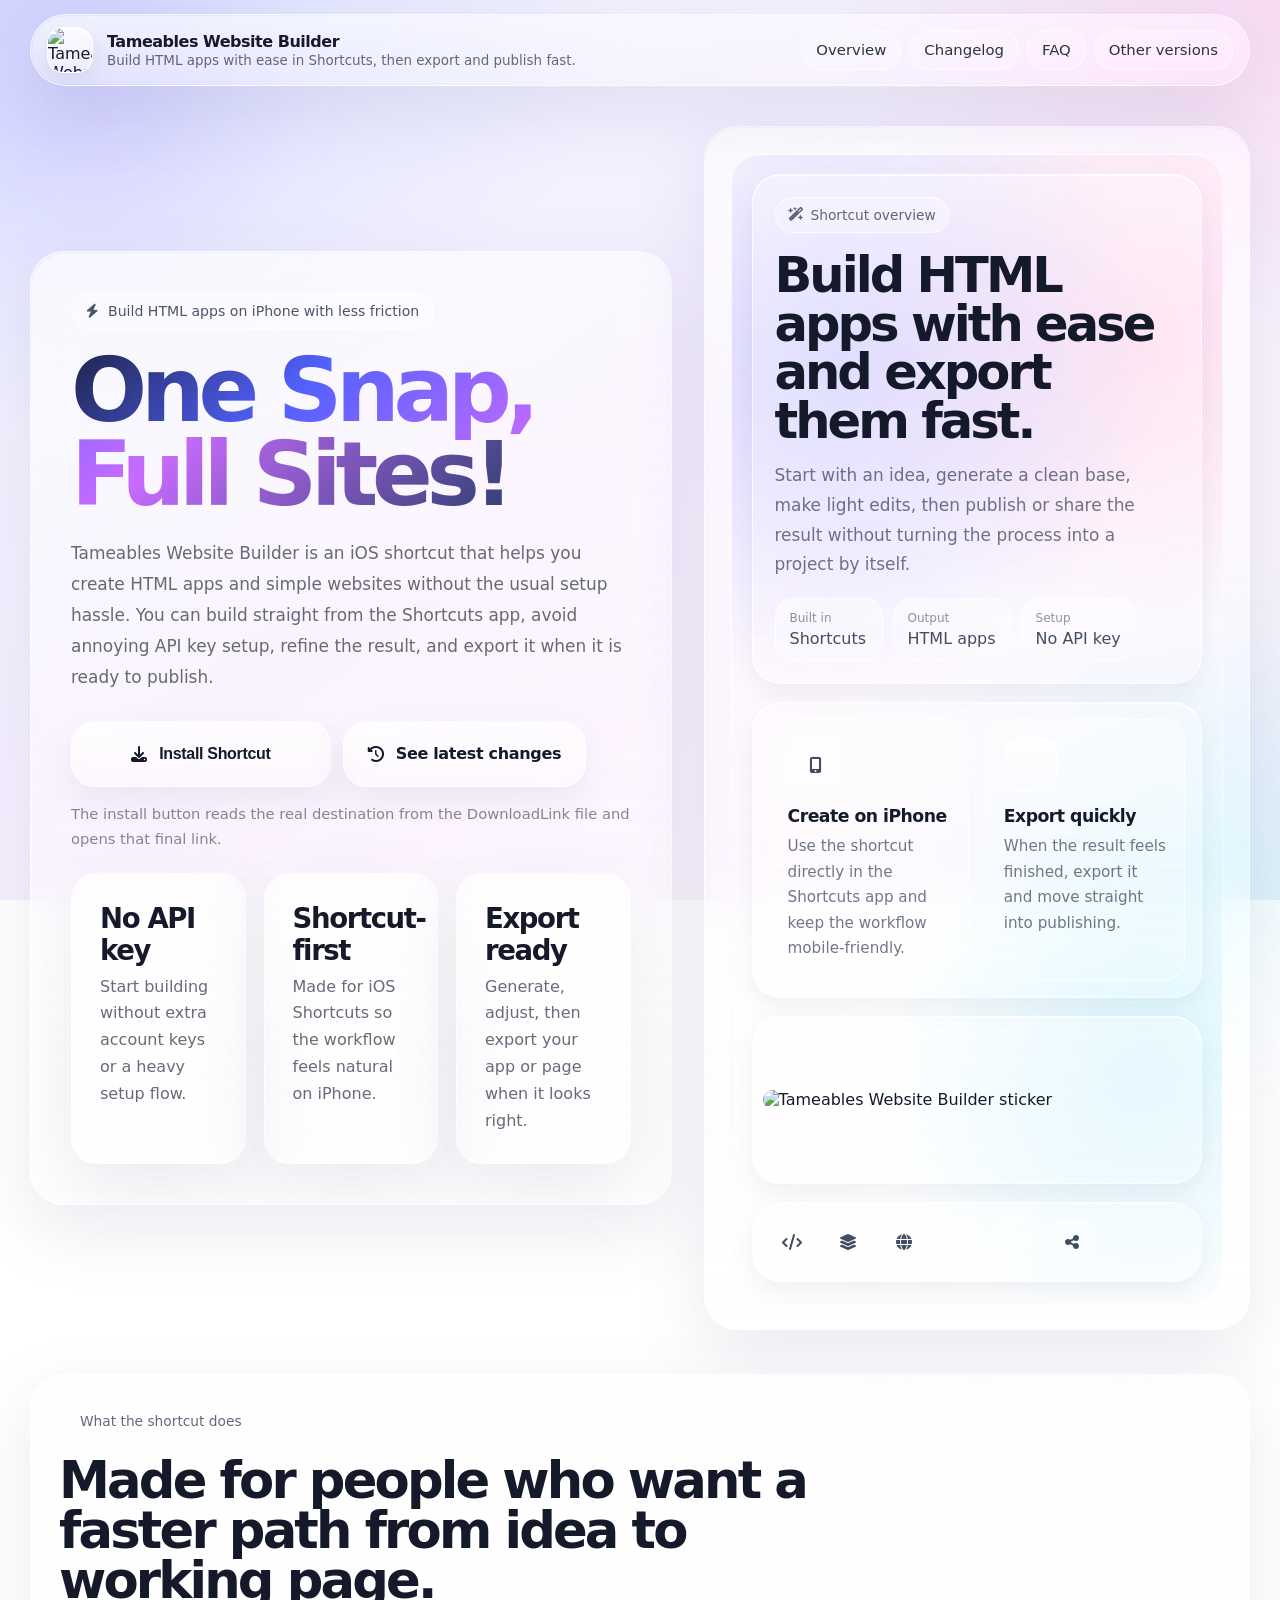
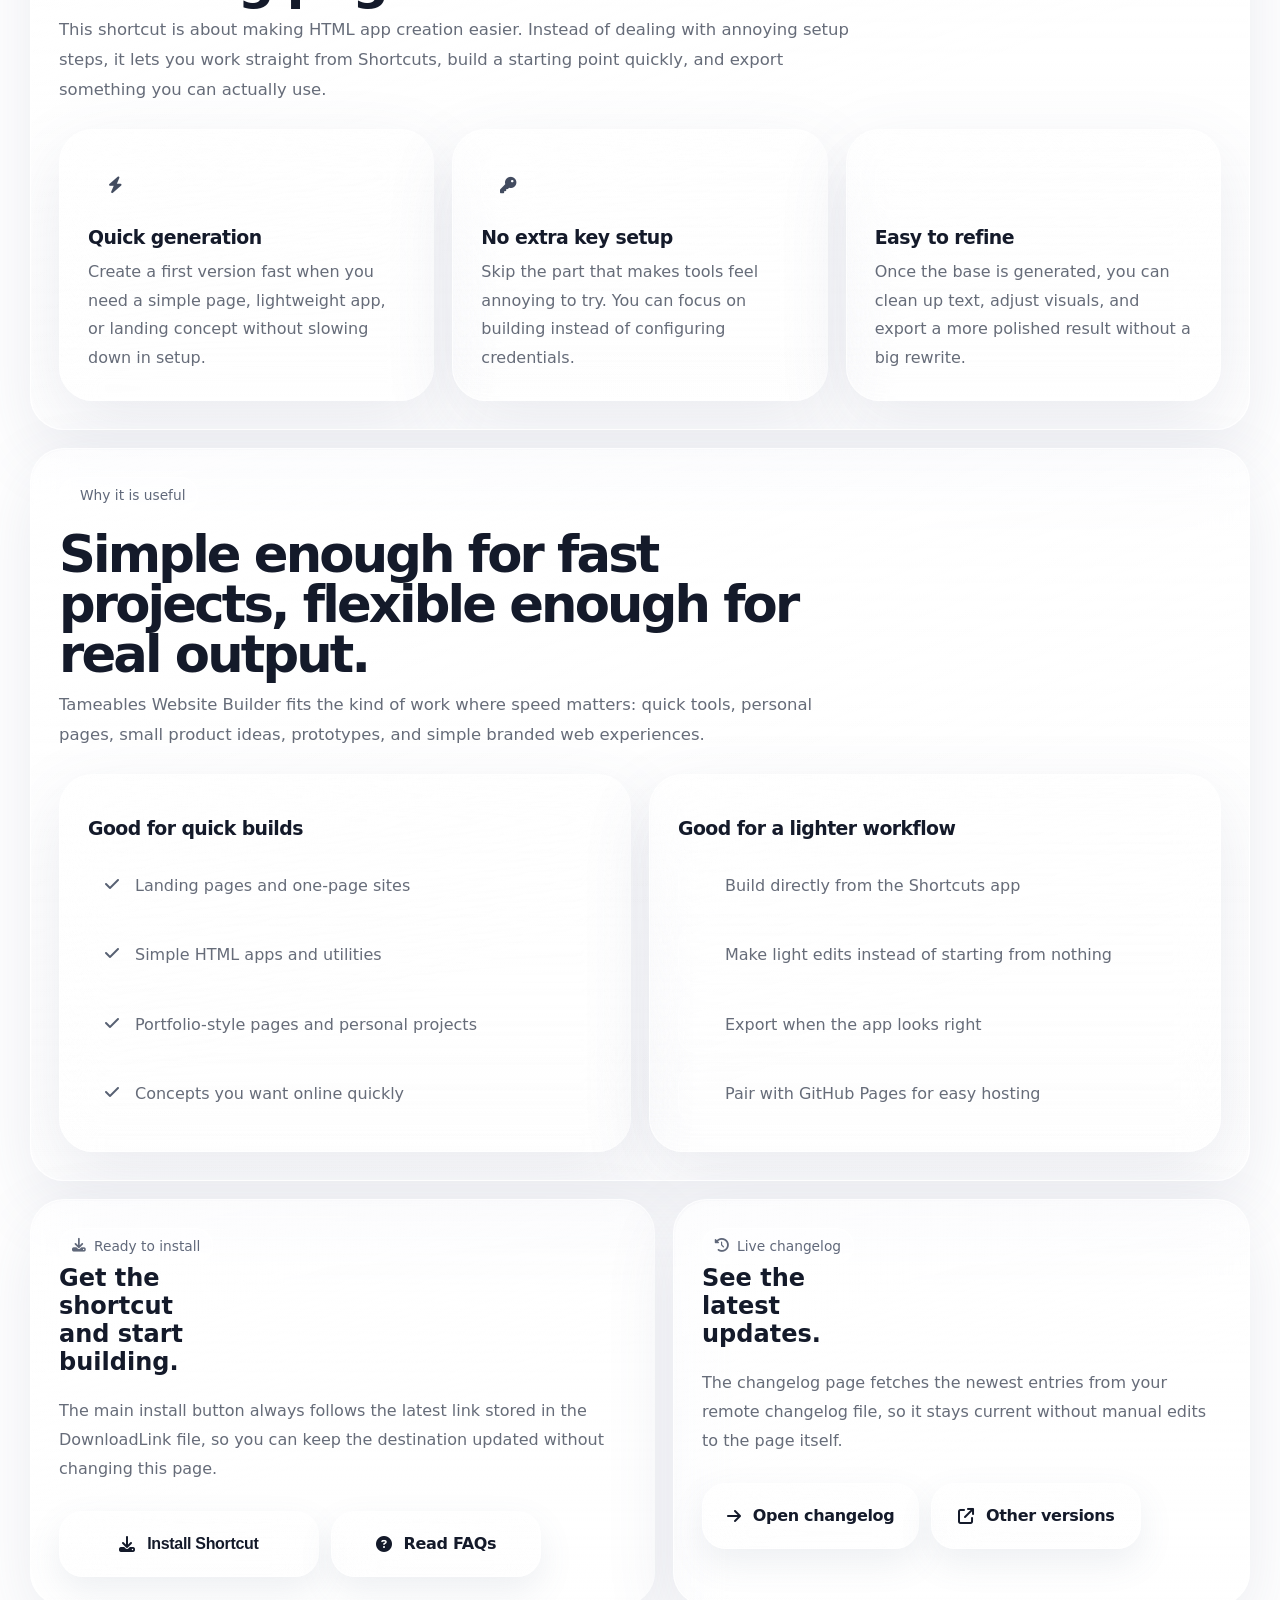
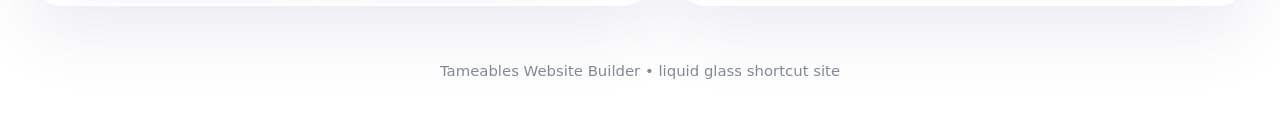
==== index.html @ fa10b64d "Add files via upload" ====
<!DOCTYPE html>
<html lang="en">
<head>
  <meta charset="UTF-8" />
<meta name="viewport" content="width=device-width, initial-scale=1.0" />
<link rel="preconnect" href="https://cdnjs.cloudflare.com" />
<link rel="preconnect" href="https://unpkg.com" />
<link rel="stylesheet" href="https://cdnjs.cloudflare.com/ajax/libs/font-awesome/6.7.2/css/all.min.css" />
<script src="https://unpkg.com/feather-icons"></script>
<link rel="stylesheet" href="styles.css" />
  <title>Tameables Website Builder</title>
  <meta name="description" content="Tameables Website Builder is an iOS shortcut that lets you build HTML apps with ease, without an API key, then export and publish fast." />
</head>
<body>
  <header>
  <div class="shell">
    <div class="topbar glass">
      <div class="brand">
        <div class="brand-mark"><img src="https://raw.githubusercontent.com/Leofreddare/Tameables-Website-Builder/main/Icon.png" alt="Tameables Website Builder icon"></div>
        <div>
          <div class="brand-title">Tameables Website Builder</div>
          <div class="brand-sub">Build HTML apps with ease in Shortcuts, then export and publish fast.</div>
        </div>
      </div>
      <nav class="nav">
        <a href="index.html">Overview</a>
        <a href="changelog.html">Changelog</a>
        <a href="faq.html">FAQ</a>
        <a href="https://routinehub.co/shortcut/25238/changelog" target="_blank" rel="noopener noreferrer">Other versions</a>
      </nav>
    </div>
  </div>
</header>
  <main class="shell">
    <section class="hero">
      <div class="hero-copy glass fade-up">
        <div class="eyebrow"><i class="fa-solid fa-bolt"></i> Build HTML apps on iPhone with less friction</div>
        <h1><span class="gradient-text">One Snap, Full Sites!</span></h1>
        <p>
          Tameables Website Builder is an iOS shortcut that helps you create HTML apps and simple websites without the usual setup hassle. You can build straight from the Shortcuts app, avoid annoying API key setup, refine the result, and export it when it is ready to publish.
        </p>
        <div class="actions">
          <button class="btn primary glass" type="button" data-install>
            <i class="fa-solid fa-download"></i>
            <span>Install Shortcut</span>
          </button>
          <a class="btn secondary glass" href="changelog.html">
            <i class="fa-solid fa-clock-rotate-left"></i>
            <span>See latest changes</span>
          </a>
        </div>
        <div class="note">The install button reads the real destination from the DownloadLink file and opens that final link.</div>
        <div class="metrics">
          <div class="metric glass fade-up">
            <strong>No API key</strong>
            <span>Start building without extra account keys or a heavy setup flow.</span>
          </div>
          <div class="metric glass fade-up">
            <strong>Shortcut-first</strong>
            <span>Made for iOS Shortcuts so the workflow feels natural on iPhone.</span>
          </div>
          <div class="metric glass fade-up">
            <strong>Export ready</strong>
            <span>Generate, adjust, then export your app or page when it looks right.</span>
          </div>
        </div>
      </div>
      <div class="hero-card glass fade-up">
        <div class="preview">
          <div class="preview-grid">
            <div class="preview-main">
              <div class="kicker"><i class="fa-solid fa-wand-magic-sparkles"></i> Shortcut overview</div>
              <h2>Build HTML apps with ease and export them fast.</h2>
              <p>
                Start with an idea, generate a clean base, make light edits, then publish or share the result without turning the process into a project by itself.
              </p>
              <div class="chips">
                <div class="chip"><small>Built in</small>Shortcuts</div>
                <div class="chip"><small>Output</small>HTML apps</div>
                <div class="chip"><small>Setup</small>No API key</div>
              </div>
            </div>
            <div class="preview-row">
              <div class="mini">
                <div class="icon-bubble"><i class="fa-solid fa-mobile-screen-button"></i></div>
                <h3>Create on iPhone</h3>
                <p>Use the shortcut directly in the Shortcuts app and keep the workflow mobile-friendly.</p>
              </div>
              <div class="mini">
                <div class="icon-bubble"><i data-feather="upload-cloud"></i></div>
                <h3>Export quickly</h3>
                <p>When the result feels finished, export it and move straight into publishing.</p>
              </div>
            </div>
            <div class="preview-sticker">
              <img src="https://raw.githubusercontent.com/Leofreddare/Tameables-Website-Builder/main/CoolStickers.png" alt="Tameables Website Builder sticker">
            </div>
            <div class="preview-strip">
              <div class="icon-pill"><i class="fa-solid fa-code"></i></div>
              <div class="icon-pill"><i class="fa-solid fa-layer-group"></i></div>
              <div class="icon-pill"><i class="fa-solid fa-globe"></i></div>
              <div class="icon-pill"><i data-feather="smartphone"></i></div>
              <div class="icon-pill"><i data-feather="zap"></i></div>
              <div class="icon-pill"><i class="fa-solid fa-share-nodes"></i></div>
            </div>
          </div>
        </div>
      </div>
    </section>

    <section class="section glass fade-up">
      <div class="section-head">
        <div class="kicker"><i data-feather="sparkles"></i> What the shortcut does</div>
        <h2>Made for people who want a faster path from idea to working page.</h2>
        <p>
          This shortcut is about making HTML app creation easier. Instead of dealing with annoying setup steps, it lets you work straight from Shortcuts, build a starting point quickly, and export something you can actually use.
        </p>
      </div>
      <div class="grid-3">
        <article class="card glass fade-up">
          <div class="icon-bubble"><i class="fa-solid fa-bolt"></i></div>
          <h3>Quick generation</h3>
          <p>Create a first version fast when you need a simple page, lightweight app, or landing concept without slowing down in setup.</p>
        </article>
        <article class="card glass fade-up">
          <div class="icon-bubble"><i class="fa-solid fa-key"></i></div>
          <h3>No extra key setup</h3>
          <p>Skip the part that makes tools feel annoying to try. You can focus on building instead of configuring credentials.</p>
        </article>
        <article class="card glass fade-up">
          <div class="icon-bubble"><i data-feather="edit-3"></i></div>
          <h3>Easy to refine</h3>
          <p>Once the base is generated, you can clean up text, adjust visuals, and export a more polished result without a big rewrite.</p>
        </article>
      </div>
    </section>

    <section class="section glass fade-up">
      <div class="section-head">
        <div class="kicker"><i data-feather="grid"></i> Why it is useful</div>
        <h2>Simple enough for fast projects, flexible enough for real output.</h2>
        <p>
          Tameables Website Builder fits the kind of work where speed matters: quick tools, personal pages, small product ideas, prototypes, and simple branded web experiences.
        </p>
      </div>
      <div class="grid-2">
        <article class="card glass fade-up">
          <h3>Good for quick builds</h3>
          <ul class="list">
            <li><i class="fa-solid fa-check"></i><span>Landing pages and one-page sites</span></li>
            <li><i class="fa-solid fa-check"></i><span>Simple HTML apps and utilities</span></li>
            <li><i class="fa-solid fa-check"></i><span>Portfolio-style pages and personal projects</span></li>
            <li><i class="fa-solid fa-check"></i><span>Concepts you want online quickly</span></li>
          </ul>
        </article>
        <article class="card glass fade-up">
          <h3>Good for a lighter workflow</h3>
          <ul class="list">
            <li><i data-feather="smartphone"></i><span>Build directly from the Shortcuts app</span></li>
            <li><i data-feather="sliders"></i><span>Make light edits instead of starting from nothing</span></li>
            <li><i data-feather="send"></i><span>Export when the app looks right</span></li>
            <li><i data-feather="globe"></i><span>Pair with GitHub Pages for easy hosting</span></li>
          </ul>
        </article>
      </div>
    </section>

    <section class="cta">
      <div class="cta-panel glass fade-up">
        <div class="kicker"><i class="fa-solid fa-download"></i> Ready to install</div>
        <h2>Get the shortcut and start building.</h2>
        <p style="margin:0; color:var(--muted); line-height:1.82; max-width:58ch;">The main install button always follows the latest link stored in the DownloadLink file, so you can keep the destination updated without changing this page.</p>
        <div class="actions">
          <button class="btn primary glass" type="button" data-install>
            <i class="fa-solid fa-download"></i>
            <span>Install Shortcut</span>
          </button>
          <a class="btn secondary glass" href="faq.html">
            <i class="fa-solid fa-circle-question"></i>
            <span>Read FAQs</span>
          </a>
        </div>
      </div>
      <div class="cta-panel glass fade-up">
        <div class="kicker"><i class="fa-solid fa-clock-rotate-left"></i> Live changelog</div>
        <h2>See the latest updates.</h2>
        <p style="margin:0; color:var(--muted); line-height:1.82;">The changelog page fetches the newest entries from your remote changelog file, so it stays current without manual edits to the page itself.</p>
        <div class="actions">
          <a class="btn secondary glass" href="changelog.html">
            <i class="fa-solid fa-arrow-right"></i>
            <span>Open changelog</span>
          </a>
          <a class="btn secondary glass" href="https://routinehub.co/shortcut/25238/changelog" target="_blank" rel="noopener noreferrer">
            <i class="fa-solid fa-arrow-up-right-from-square"></i>
            <span>Other versions</span>
          </a>
        </div>
      </div>
    </section>
  </main>
  <footer>Tameables Website Builder • liquid glass shortcut site</footer>
  <script src="main.js"></script>
</body>
</html>
---- styles.css ----
:root {
  --bg-1: #eef3ff;
  --bg-2: #f6efff;
  --bg-3: #fff7fb;
  --ink: #141a2a;
  --muted: rgba(29, 38, 58, 0.68);
  --line: rgba(255,255,255,0.72);
  --glass: rgba(255,255,255,0.22);
  --glass-strong: rgba(255,255,255,0.34);
  --shadow: 0 24px 70px rgba(82, 94, 128, 0.12);
  --shadow-soft: 0 14px 34px rgba(93, 104, 133, 0.10);
  --radius-xl: 34px;
  --radius-lg: 26px;
  --radius-md: 20px;
  --width: 1220px;
}
*{box-sizing:border-box}
html{scroll-behavior:smooth}
body{
  margin:0;
  color:var(--ink);
  font-family:Inter,ui-sans-serif,system-ui,-apple-system,BlinkMacSystemFont,"SF Pro Display","Segoe UI",sans-serif;
  background:
    radial-gradient(1100px 760px at 0% 0%, rgba(108,120,255,.18), transparent 56%),
    radial-gradient(880px 640px at 100% 0%, rgba(255,126,186,.18), transparent 50%),
    radial-gradient(920px 760px at 100% 100%, rgba(101,220,255,.15), transparent 54%),
    linear-gradient(145deg,var(--bg-1),var(--bg-2) 48%,var(--bg-3));
  background-attachment: fixed;
  min-height:100vh;
  overflow-x:hidden;
}
body::before, body::after{
  content:"";
  position:fixed;
  z-index:0;
  pointer-events:none;
  border-radius:999px;
  filter:blur(50px);
  opacity:.55;
}
body::before{
  width:34vw;height:34vw;min-width:260px;min-height:260px;
  left:-10vw;top:-10vw;
  background:radial-gradient(circle, rgba(143,119,255,.34), rgba(143,119,255,0) 68%);
}
body::after{
  width:36vw;height:36vw;min-width:280px;min-height:280px;
  right:-10vw;bottom:-14vw;
  background:radial-gradient(circle, rgba(95,218,255,.28), rgba(95,218,255,0) 68%);
}
.shell{width:min(calc(100% - 36px), var(--width)); margin:0 auto; position:relative; z-index:1}
.glass{
  background:linear-gradient(180deg, rgba(255,255,255,.34), rgba(255,255,255,.16));
  border:1px solid var(--line);
  box-shadow:var(--shadow);
  backdrop-filter: blur(22px) saturate(160%);
  -webkit-backdrop-filter: blur(22px) saturate(160%);
  position:relative;
  overflow:hidden;
}
.glass::before{
  content:"";
  position:absolute; inset:1px;
  border-radius:inherit;
  background:
    linear-gradient(160deg, rgba(255,255,255,.48), rgba(255,255,255,.14) 28%, rgba(255,255,255,.04) 58%),
    linear-gradient(180deg, rgba(255,255,255,.18), rgba(255,255,255,.02));
  pointer-events:none;
  z-index:-1;
}
.top-space{height:14px}
header{position:sticky; top:0; z-index:50; padding-top:14px}
.topbar{
  display:flex; align-items:center; justify-content:space-between; gap:18px;
  padding:12px 16px; border-radius:999px;
}
.brand{display:flex; align-items:center; gap:14px; min-width:0}
.brand-mark{
  width:46px;height:46px;border-radius:16px;flex:0 0 auto;
  background:linear-gradient(180deg, rgba(255,255,255,.72), rgba(255,255,255,.22));
  border:1px solid rgba(255,255,255,.92);
  box-shadow:inset 0 1px 0 rgba(255,255,255,.96), 0 10px 24px rgba(102,114,147,.14);
  display:grid; place-items:center; overflow:hidden;
}
.brand-mark img{width:100%;height:100%;object-fit:cover}
.brand-title{font-size:1rem;font-weight:700;letter-spacing:-.03em}
.brand-sub{font-size:.84rem;color:var(--muted);margin-top:2px}
.nav{display:flex;gap:8px;flex-wrap:wrap;justify-content:flex-end}
.nav a{
  text-decoration:none;color:rgba(20,29,46,.9);padding:10px 14px;border-radius:999px;
  background:rgba(255,255,255,.18); border:1px solid rgba(255,255,255,.5);
  transition:transform .25s ease, background .25s ease, box-shadow .25s ease;
  font-size:.93rem; white-space:nowrap;
}
.nav a:hover{transform:translateY(-1px); background:rgba(255,255,255,.28); box-shadow:var(--shadow-soft)}
.hero{display:grid; grid-template-columns:1.08fr .92fr; gap:32px; align-items:center; padding:40px 0 26px}
.hero-copy,.hero-card,.section,.cta-panel,.card,.faq-item,.log-item{border-radius:var(--radius-xl)}
.hero-copy{padding:40px}
.eyebrow{
  display:inline-flex; align-items:center; gap:10px; padding:10px 14px; border-radius:999px;
  background:rgba(255,255,255,.36); border:1px solid rgba(255,255,255,.72);
  font-size:.88rem; color:rgba(26,37,61,.78)
}
.hero h1{margin:18px 0 0; font-size:clamp(3rem,7vw,5.8rem); line-height:.94; letter-spacing:-.07em; max-width:10ch}
.gradient-text{
  background:linear-gradient(135deg, #1c2240 0%, #5261ff 28%, #c86bff 58%, #2c3f6f 100%);
  -webkit-background-clip:text; background-clip:text; color:transparent;
}
.hero p{margin:22px 0 0; max-width:62ch; font-size:1.06rem; line-height:1.82; color:var(--muted)}
.actions{display:flex; gap:12px; flex-wrap:wrap; margin-top:28px}
.btn{
  appearance:none; border:none; text-decoration:none; cursor:pointer;
  color:var(--ink); min-height:66px; padding:18px 24px; border-radius:24px;
  display:inline-flex; align-items:center; justify-content:center; gap:12px;
  font-weight:700; letter-spacing:-.02em; font-size:1rem;
  background:linear-gradient(180deg, rgba(255,255,255,.48), rgba(255,255,255,.18));
  border:1px solid rgba(255,255,255,.78); box-shadow:var(--shadow-soft);
  transition:transform .25s ease, box-shadow .25s ease, background .25s ease;
}
.btn:hover{transform:translateY(-2px); box-shadow:0 18px 44px rgba(84,95,126,.16)}
.btn.primary{min-width:260px}
.btn.secondary{min-width:210px}
.note{margin-top:14px; color:rgba(43,54,76,.58); font-size:.92rem; line-height:1.7}
.hero-card{padding:26px; min-height:650px}
.preview{
  height:100%; border-radius:30px; padding:20px;
  background:
    radial-gradient(circle at 22% 18%, rgba(113,109,255,.28), transparent 32%),
    radial-gradient(circle at 84% 16%, rgba(255,131,190,.24), transparent 28%),
    radial-gradient(circle at 84% 80%, rgba(90,214,255,.20), transparent 26%),
    linear-gradient(160deg, rgba(255,255,255,.28), rgba(255,255,255,.08));
  border:1px solid rgba(255,255,255,.62);
  box-shadow:inset 0 1px 0 rgba(255,255,255,.86);
}
.preview-grid{display:grid; grid-template-columns:1fr; gap:18px; height:100%}
.preview-main,.preview-row,.preview-sticker,.preview-strip{
  border-radius:28px;
  background:linear-gradient(180deg, rgba(255,255,255,.32), rgba(255,255,255,.13));
  border:1px solid rgba(255,255,255,.68);
  box-shadow:inset 0 1px 0 rgba(255,255,255,.88), 0 10px 24px rgba(107,117,147,.1);
  overflow:hidden;
}
.preview-main{padding:22px; min-height:240px}
.preview-main h2{margin:18px 0 0; font-size:clamp(2rem,4vw,3.1rem); line-height:.98; letter-spacing:-.06em; max-width:11ch}
.preview-main p{margin:16px 0 0; color:rgba(38,49,73,.66); line-height:1.75}
.chips{display:flex; gap:10px; flex-wrap:wrap; margin-top:18px}
.chip{
  padding:12px 14px; border-radius:18px; min-width:108px;
  background:linear-gradient(180deg, rgba(255,255,255,.44), rgba(255,255,255,.14));
  border:1px solid rgba(255,255,255,.72); color:rgba(33,43,67,.84);
}
.chip small{display:block; color:rgba(39,49,74,.52); margin-bottom:4px; font-size:.75rem}
.preview-row{display:grid; grid-template-columns:1fr 1fr; gap:16px; padding:16px}
.mini{
  border-radius:22px; padding:18px;
  background:linear-gradient(180deg, rgba(255,255,255,.38), rgba(255,255,255,.12));
  border:1px solid rgba(255,255,255,.64)
}
.mini h3{margin:14px 0 8px; font-size:1.08rem; letter-spacing:-.03em}
.mini p{margin:0; color:rgba(40,50,74,.66); line-height:1.68; font-size:.95rem}
.preview-sticker{padding:10px; display:flex; align-items:center; justify-content:center; min-height:168px}
.preview-sticker img{width:100%; height:auto; object-fit:contain; border-radius:22px}
.preview-strip{padding:16px; display:flex; gap:10px; flex-wrap:wrap; align-items:center}
.icon-pill{
  width:46px; height:46px; border-radius:16px; display:grid; place-items:center;
  background:linear-gradient(180deg, rgba(255,255,255,.48), rgba(255,255,255,.16));
  border:1px solid rgba(255,255,255,.76); color:rgba(30,42,68,.84)
}
.metrics{display:grid; grid-template-columns:repeat(3,1fr); gap:18px; margin-top:22px}
.metric,.card,.faq-item,.log-item,.cta-panel,.section{padding:28px}
.metric{border-radius:var(--radius-lg)}
.metric strong{display:block; font-size:1.72rem; letter-spacing:-.05em; margin-bottom:8px}
.metric span{color:var(--muted); line-height:1.68}
.section{margin:18px 0}
.section-head{max-width:790px; margin-bottom:24px}
.kicker{display:inline-flex; align-items:center; gap:8px; padding:9px 12px; border-radius:999px; background:rgba(255,255,255,.28); border:1px solid rgba(255,255,255,.62); color:rgba(35,46,71,.72); font-size:.86rem}
.section h2{margin:16px 0 10px; font-size:clamp(2rem,4vw,3.2rem); line-height:.98; letter-spacing:-.055em}
.section-head p{margin:0; color:var(--muted); line-height:1.82; font-size:1.03rem}
.grid-2{display:grid; grid-template-columns:1fr 1fr; gap:18px}
.grid-3{display:grid; grid-template-columns:repeat(3,1fr); gap:18px}
.card h3,.faq-item h3,.log-item h3{margin:14px 0 10px; font-size:1.18rem; letter-spacing:-.03em}
.card p,.faq-item p,.log-item p{margin:0; color:var(--muted); line-height:1.78}
.icon-bubble{
  width:54px; height:54px; border-radius:18px; display:grid; place-items:center;
  background:linear-gradient(180deg, rgba(255,255,255,.54), rgba(255,255,255,.16));
  border:1px solid rgba(255,255,255,.82); box-shadow:inset 0 1px 0 rgba(255,255,255,.94);
  color:rgba(31,42,66,.84); font-size:1.04rem
}
.list{list-style:none; padding:0; margin:18px 0 0; display:grid; gap:12px}
.list li{display:flex; gap:12px; align-items:flex-start; padding:14px 16px; border-radius:18px; background:rgba(255,255,255,.22); border:1px solid rgba(255,255,255,.58); color:var(--muted); line-height:1.72}
.list i,.list svg{width:18px; height:18px; flex:0 0 auto; margin-top:4px; color:rgba(34,46,70,.76)}
.faq-stack,.log-stack{display:grid; gap:18px}
.cta{display:grid; grid-template-columns:1.04fr .96fr; gap:18px; margin:18px 0 28px}
.cta-panel h2{margin-top:0; max-width:10ch}
footer{padding:28px 0 44px; text-align:center; color:rgba(42,54,76,.58); font-size:.93rem}
.fade-up{opacity:0; transform:translateY(18px); transition:opacity .7s ease, transform .7s ease}
.fade-up.in{opacity:1; transform:none}
@media (max-width:1080px){
  .hero,.cta,.grid-3,.grid-2{grid-template-columns:1fr}
  .hero h1{max-width:100%}
  .hero-card{min-height:auto}
}
@media (max-width:760px){
  .shell{width:min(calc(100% - 20px), var(--width))}
  .topbar{border-radius:28px; flex-direction:column; align-items:stretch}
  .nav{justify-content:flex-start}
  .hero,.metrics,.preview-row{grid-template-columns:1fr}
  .hero-copy,.hero-card,.section,.cta-panel,.card,.faq-item,.log-item,.metric{padding:20px}
  .actions{flex-direction:column}
  .btn{width:100%; min-width:0}
  .preview-main h2{max-width:100%}
}
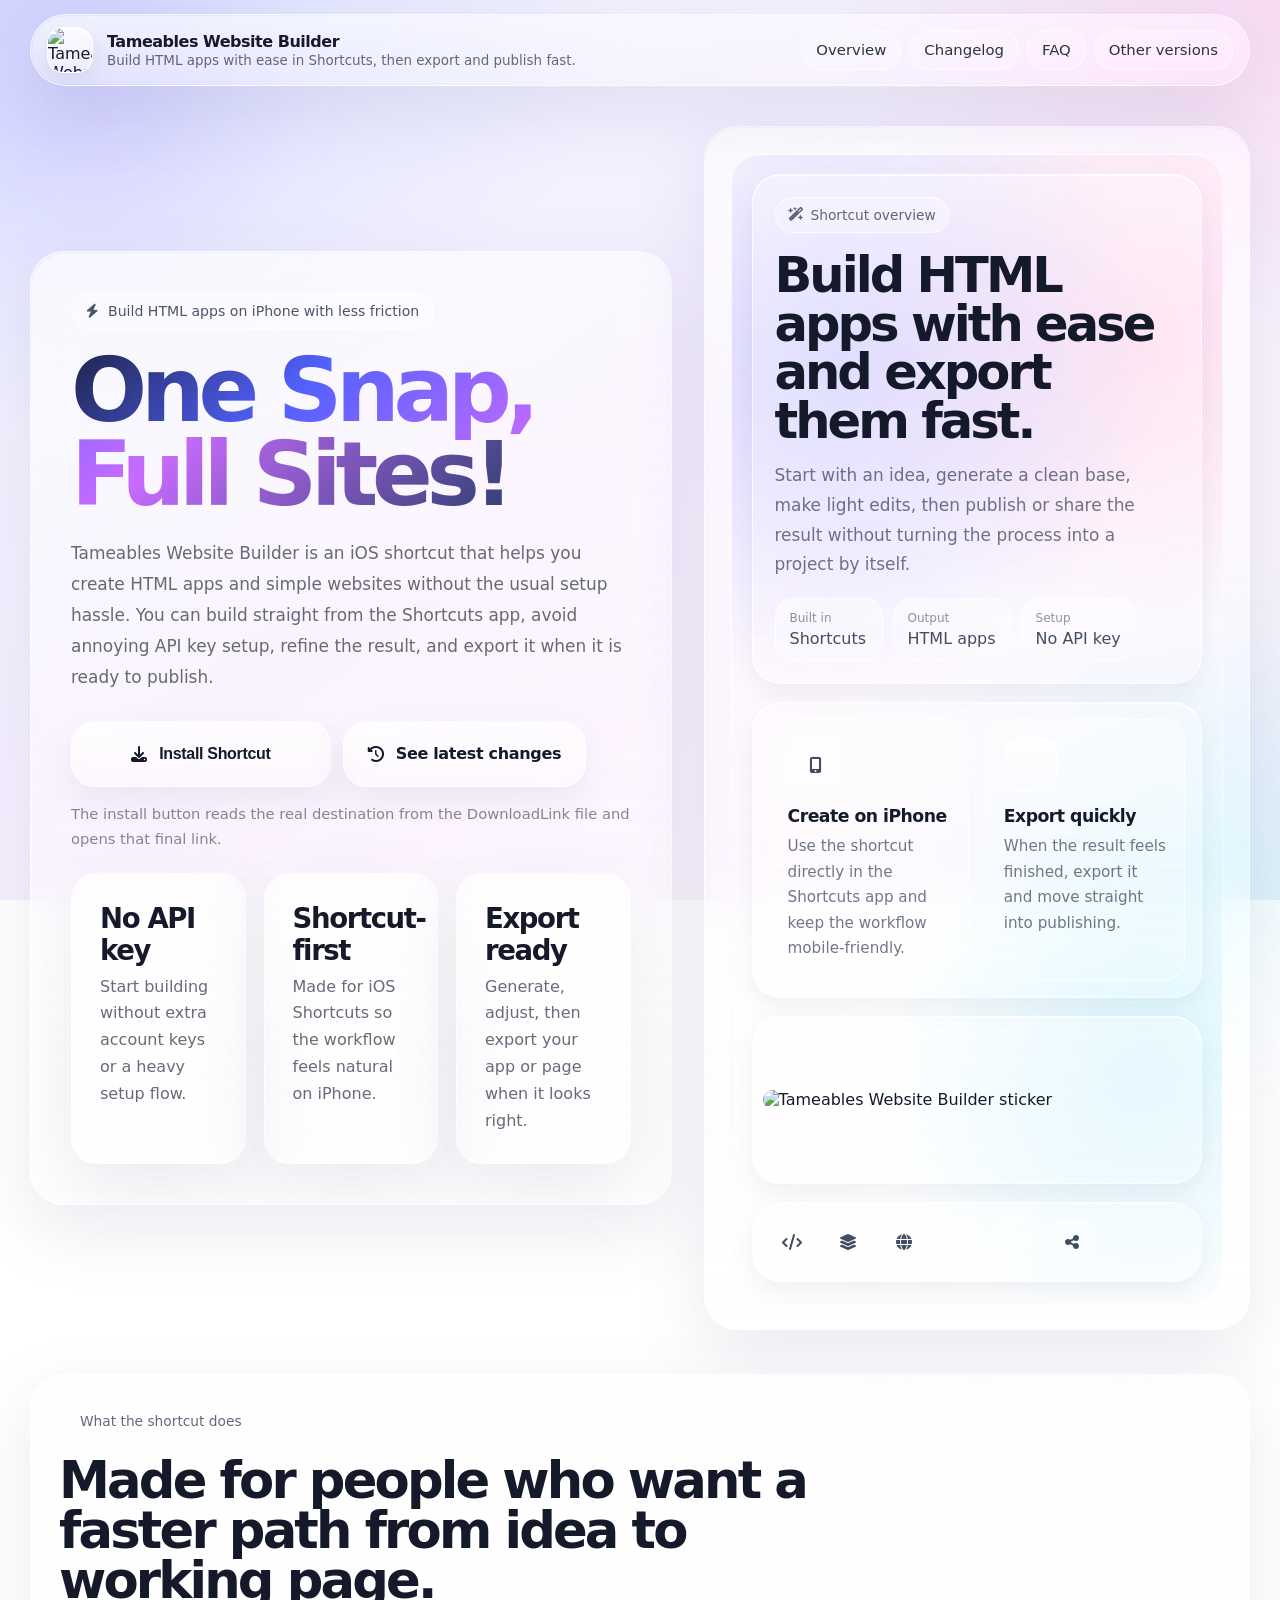
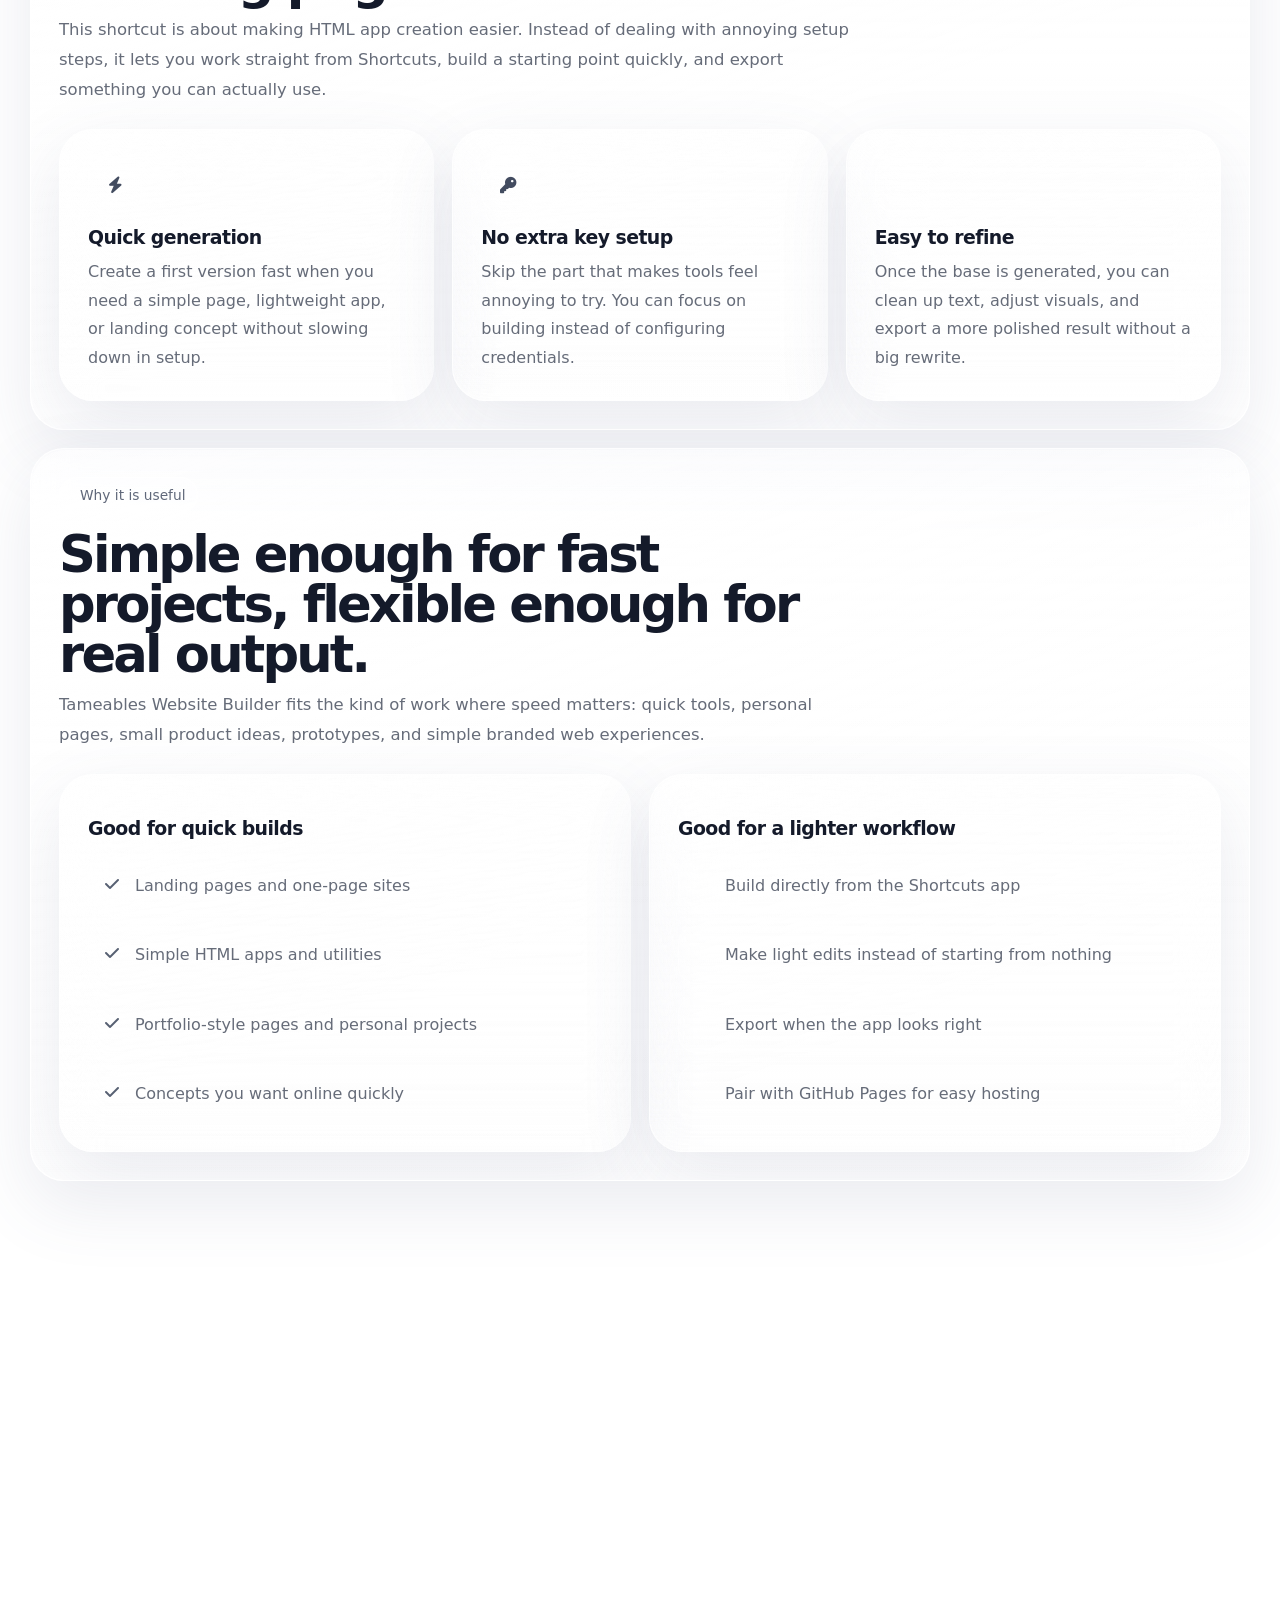
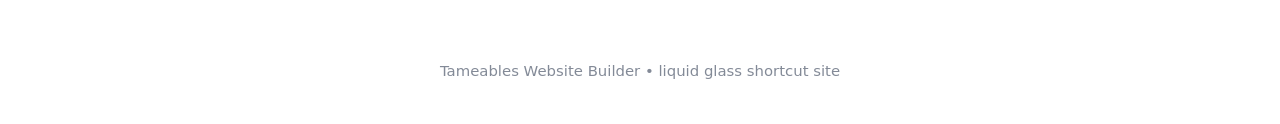
==== commit 0ba1e877: "Update index.html" ====
--- a/index.html
+++ b/index.html
@@ -93,7 +93,7 @@
               </div>
             </div>
             <div class="preview-sticker">
-              <img src="https://raw.githubusercontent.com/Leofreddare/Tameables-Website-Builder/main/CoolStickers.png" alt="Tameables Website Builder sticker">
+              <img src="https://raw.githubusercontent.com/Leofreddare/Tameables-Website-Builder/main/Stickermarks.png" alt="Tameables Website Builder sticker">
             </div>
             <div class="preview-strip">
               <div class="icon-pill"><i class="fa-solid fa-code"></i></div>
@@ -201,4 +201,4 @@
   <footer>Tameables Website Builder • liquid glass shortcut site</footer>
   <script src="main.js"></script>
 </body>
-</html>+</html>
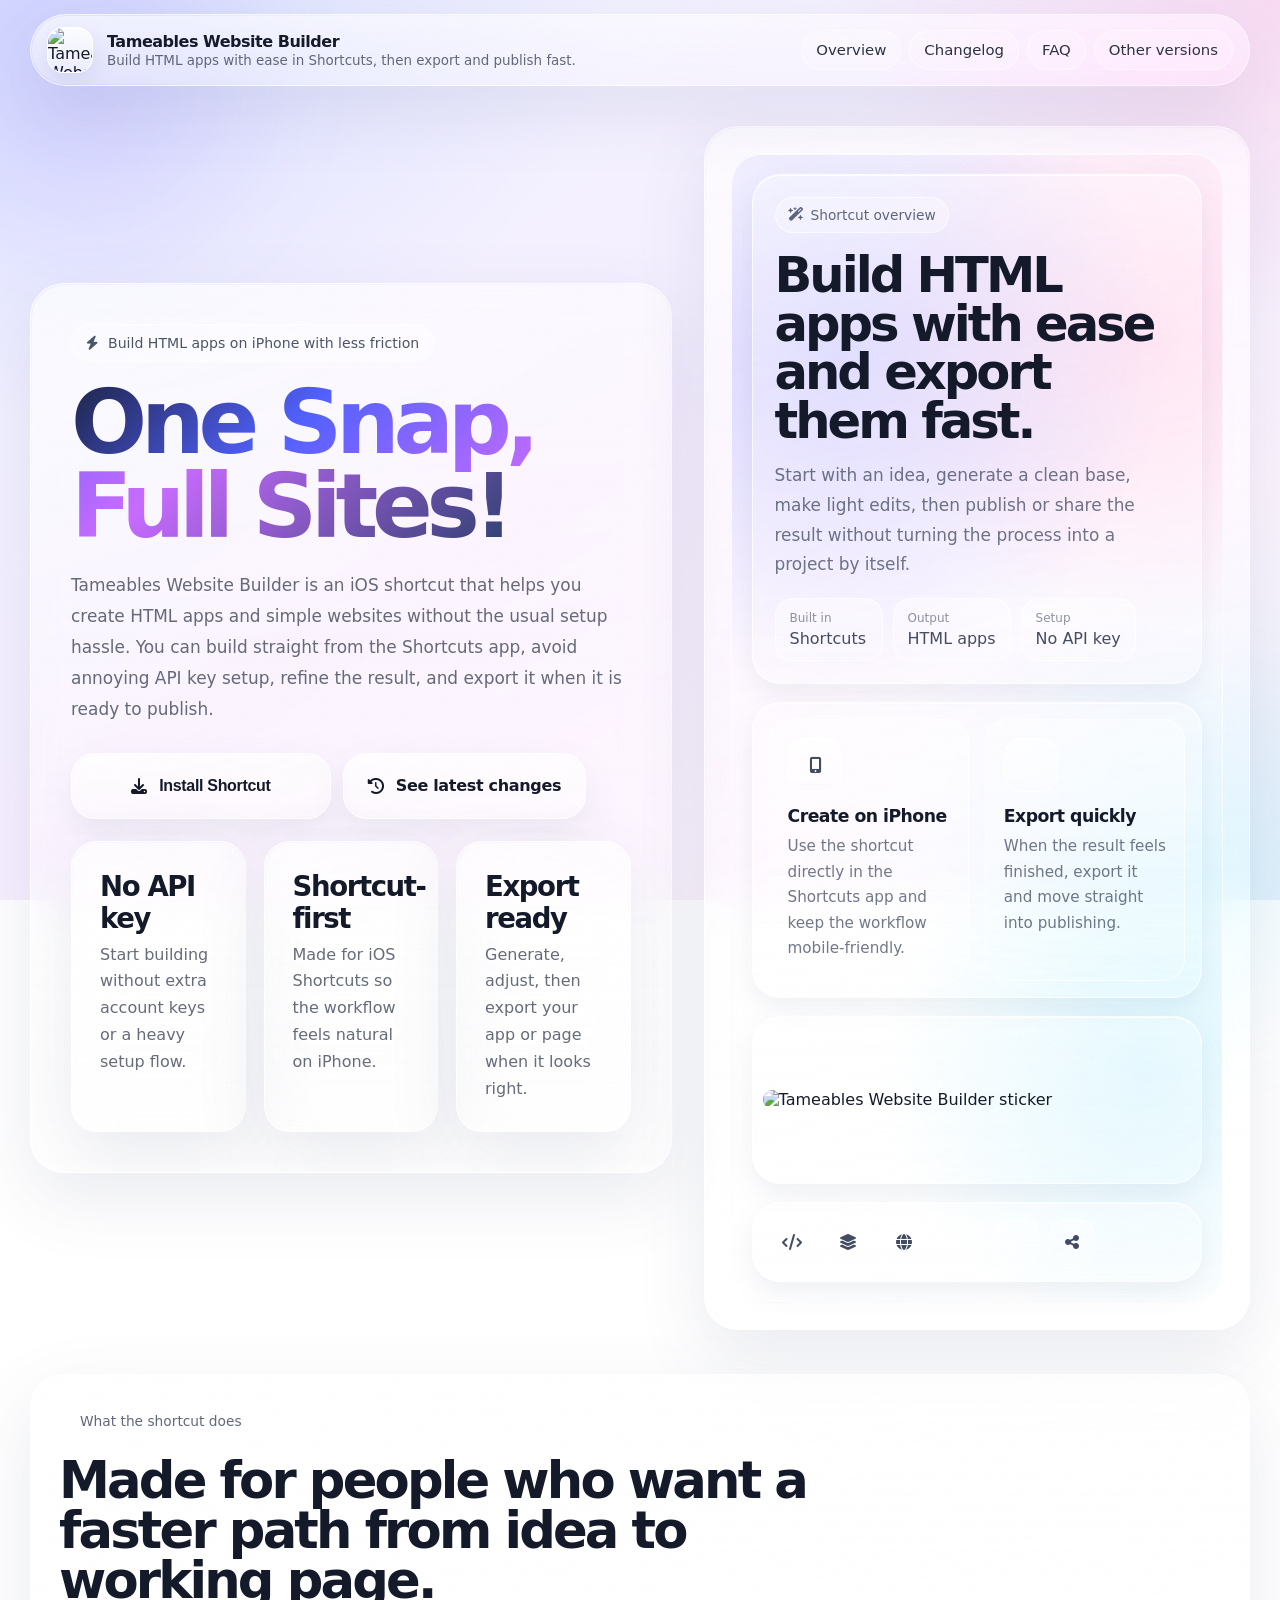
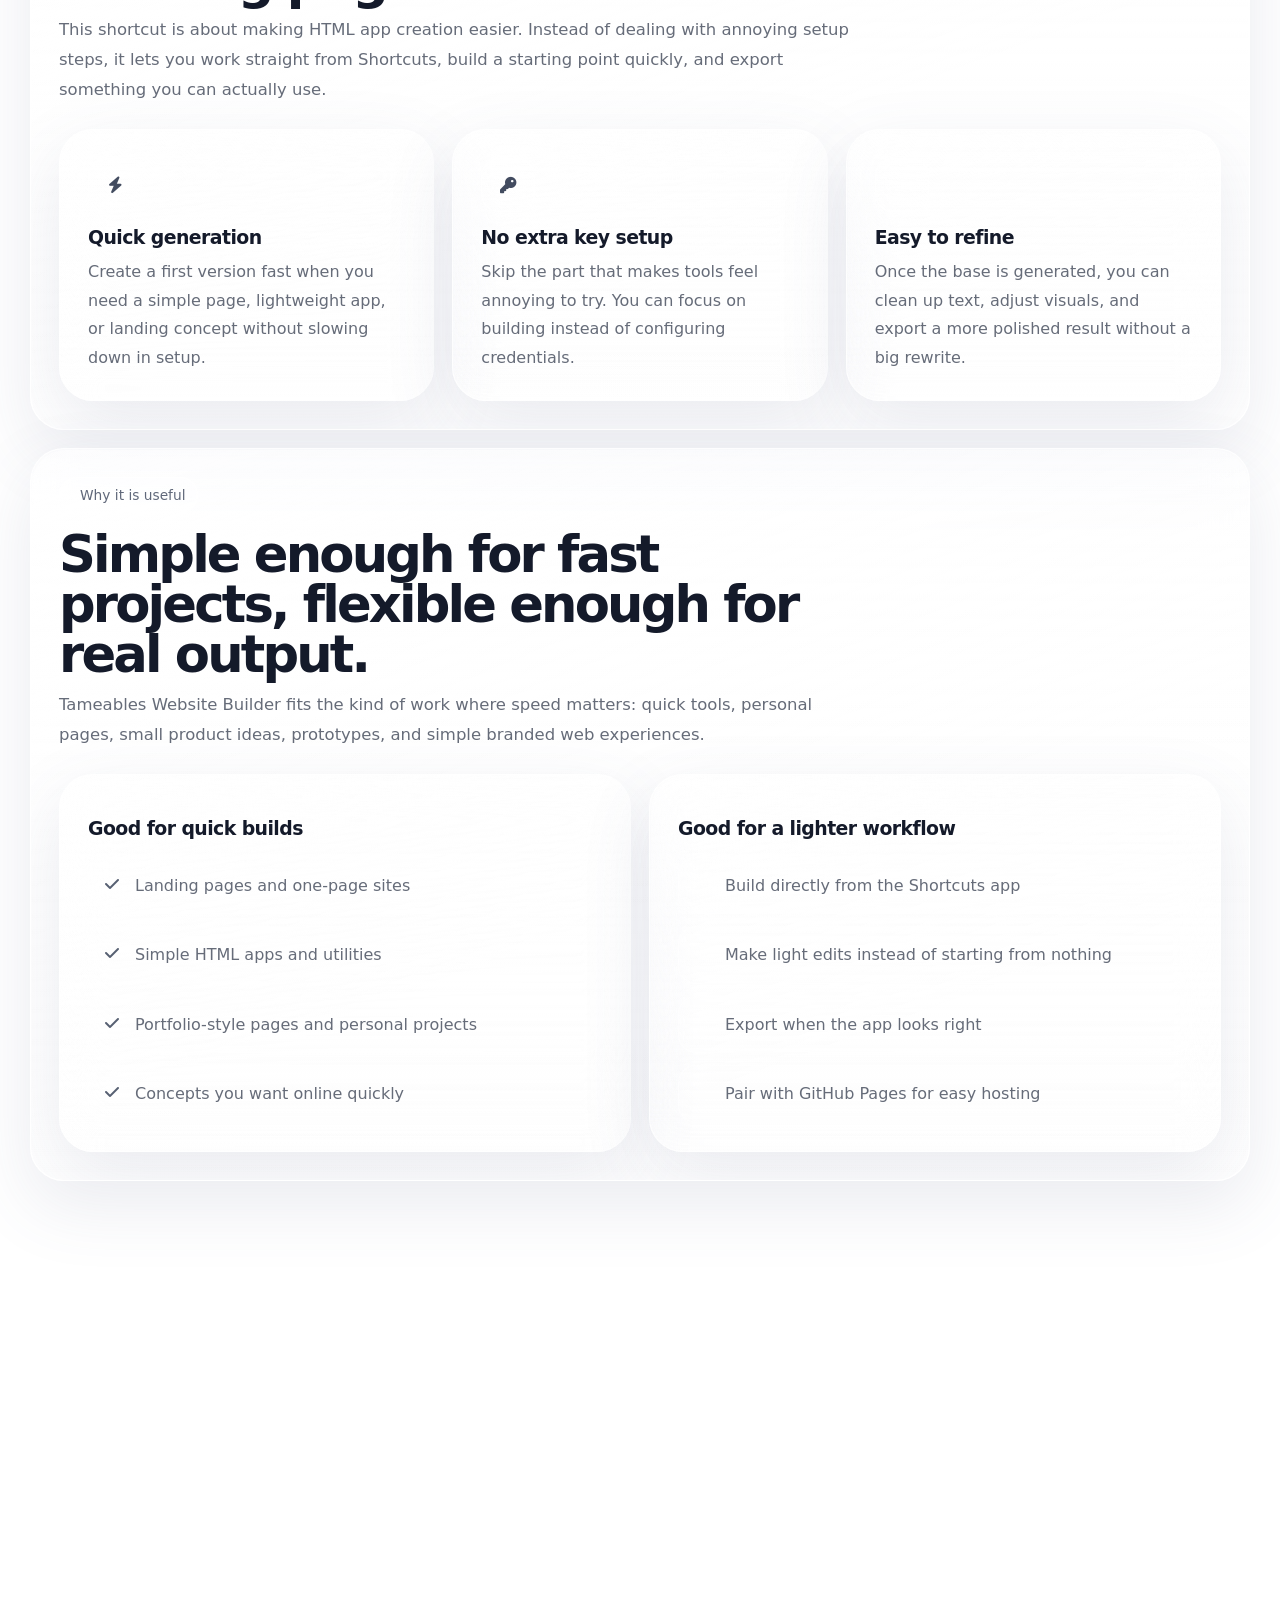
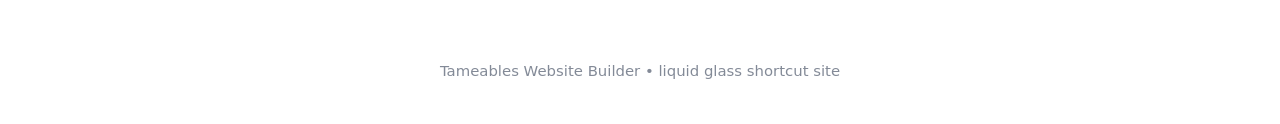
==== commit 17e91487: "Update index.html" ====
--- a/index.html
+++ b/index.html
@@ -49,7 +49,7 @@
             <span>See latest changes</span>
           </a>
         </div>
-        <div class="note">The install button reads the real destination from the DownloadLink file and opens that final link.</div>
+        <div class="note"></div>
         <div class="metrics">
           <div class="metric glass fade-up">
             <strong>No API key</strong>
